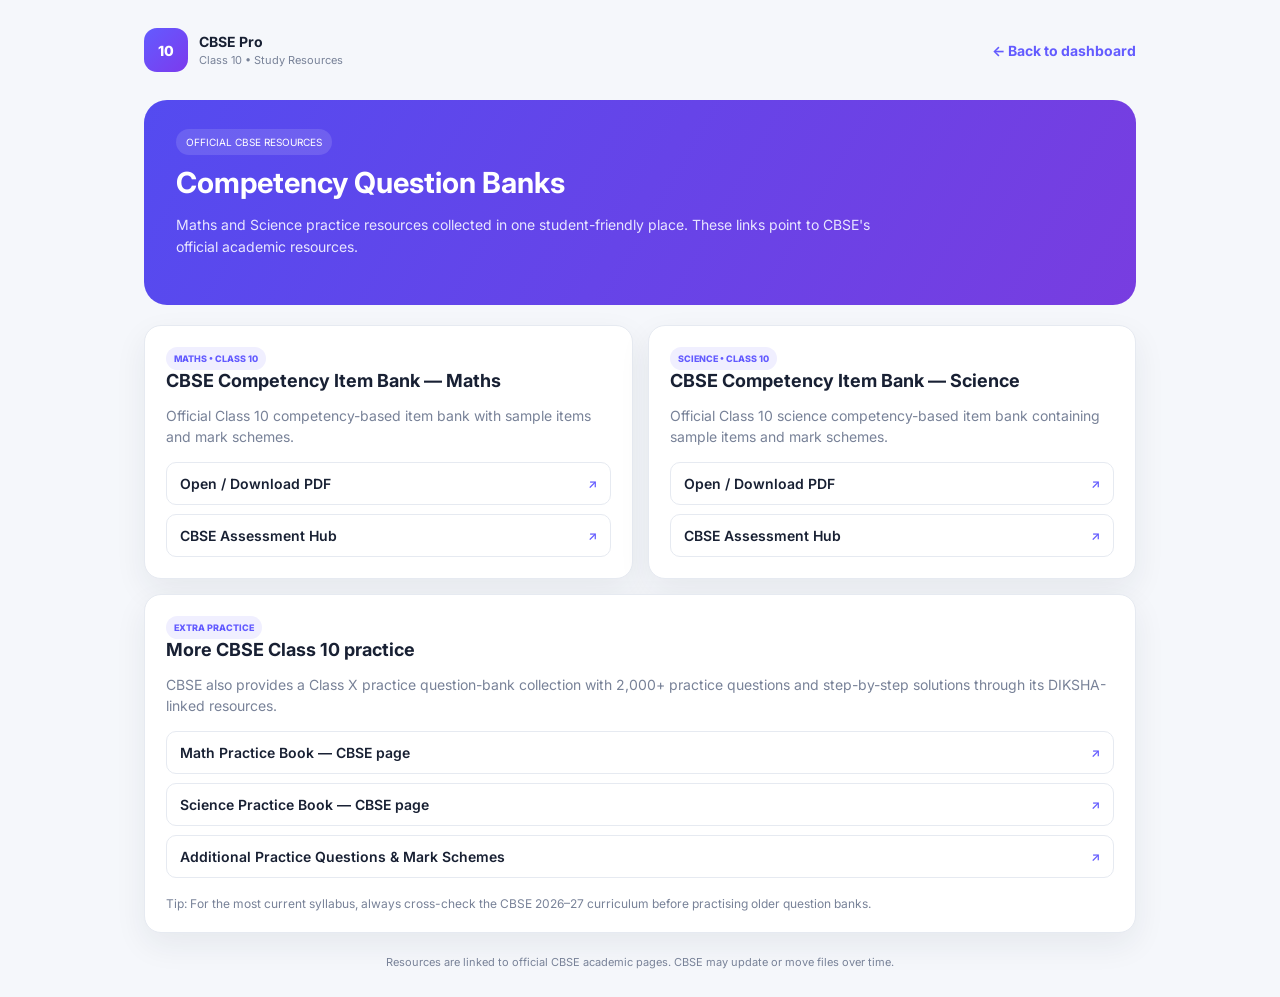
==== question-banks.html @ 6bb60f10 "Add official CBSE Class 10 competency question bank library" ====
<!doctype html><html lang="en"><head><meta charset="utf-8"><meta name="viewport" content="width=device-width,initial-scale=1"><title>CBSE Pro • Question Banks</title><link rel="preconnect" href="https://fonts.googleapis.com"><link rel="preconnect" href="https://fonts.gstatic.com" crossorigin><link href="https://fonts.googleapis.com/css2?family=Inter:wght@400;500;600;700;800&display=swap" rel="stylesheet"><style>:root{--bg:#f5f7fb;--card:#fff;--text:#182033;--muted:#788298;--line:#e6eaf1;--p:#635bff;--p2:#7c3aed;--shadow:0 12px 32px rgba(27,36,62,.07)}*{box-sizing:border-box}body{margin:0;background:var(--bg);color:var(--text);font:14px Inter,system-ui,sans-serif}.wrap{max-width:1120px;margin:auto;padding:28px 5%}.top{display:flex;align-items:center;justify-content:space-between;margin-bottom:28px}.brand{display:flex;gap:11px;align-items:center}.logo{width:44px;height:44px;border-radius:13px;background:linear-gradient(135deg,var(--p),var(--p2));color:#fff;display:grid;place-items:center;font-weight:800}.brand small{display:block;color:var(--muted);font-size:11px;margin-top:3px}.back{color:var(--p);text-decoration:none;font-weight:700}.hero{background:linear-gradient(120deg,#544bf0,#783de0);color:#fff;border-radius:23px;padding:32px;margin-bottom:20px}.hero span{font-size:10px;background:#ffffff20;padding:7px 10px;border-radius:20px}.hero h1{font-size:29px;margin:16px 0 8px}.hero p{color:#e8e5ff;line-height:1.6;max-width:720px}.grid{display:grid;grid-template-columns:1fr 1fr;gap:15px}.card{background:var(--card);border:1px solid var(--line);border-radius:17px;padding:21px;box-shadow:var(--shadow)}.card h2{font-size:18px;margin:0 0 7px}.card p{color:var(--muted);line-height:1.5}.tag{display:inline-block;font-size:9px;color:var(--p);background:#f0efff;padding:6px 8px;border-radius:20px;font-weight:800}.links{display:grid;gap:9px;margin-top:15px}.links a{display:flex;align-items:center;justify-content:space-between;padding:12px 13px;border:1px solid var(--line);border-radius:10px;color:var(--text);text-decoration:none;font-weight:600}.links a:hover{border-color:#c9c5ff;background:#faf9ff}.links a span{color:var(--p);font-size:12px}.wide{grid-column:1/-1}.note{font-size:12px;color:var(--muted);margin-top:18px}.footer{margin-top:22px;text-align:center;color:var(--muted);font-size:11px}@media(max-width:700px){.grid{grid-template-columns:1fr}.wide{grid-column:auto}.hero{padding:24px}.hero h1{font-size:23px}}</style></head><body><div class="wrap"><div class="top"><div class="brand"><div class="logo">10</div><div><b>CBSE Pro</b><small>Class 10 • Study Resources</small></div></div><a class="back" href="index.html">← Back to dashboard</a></div><div class="hero"><span>OFFICIAL CBSE RESOURCES</span><h1>Competency Question Banks</h1><p>Maths and Science practice resources collected in one student-friendly place. These links point to CBSE's official academic resources.</p></div><div class="grid"><div class="card"><span class="tag">MATHS • CLASS 10</span><h2>CBSE Competency Item Bank — Maths</h2><p>Official Class 10 competency-based item bank with sample items and mark schemes.</p><div class="links"><a target="_blank" rel="noopener" href="https://cbseacademic.nic.in/cbe/documents/Item-Bank--Maths---Class-10.pdf">Open / Download PDF <span>↗</span></a><a target="_blank" rel="noopener" href="https://cbseacademic.nic.in/cbe/assessment.html">CBSE Assessment Hub <span>↗</span></a></div></div><div class="card"><span class="tag">SCIENCE • CLASS 10</span><h2>CBSE Competency Item Bank — Science</h2><p>Official Class 10 science competency-based item bank containing sample items and mark schemes.</p><div class="links"><a target="_blank" rel="noopener" href="https://cbseacademic.nic.in/cbe/documents/Item-Bank---Science-Class-10.pdf">Open / Download PDF <span>↗</span></a><a target="_blank" rel="noopener" href="https://cbseacademic.nic.in/cbe/assessment.html">CBSE Assessment Hub <span>↗</span></a></div></div><div class="card wide"><span class="tag">EXTRA PRACTICE</span><h2>More CBSE Class 10 practice</h2><p>CBSE also provides a Class X practice question-bank collection with 2,000+ practice questions and step-by-step solutions through its DIKSHA-linked resources.</p><div class="links"><a target="_blank" rel="noopener" href="https://cbseacademic.nic.in/revision10.html">Math Practice Book — CBSE page <span>↗</span></a><a target="_blank" rel="noopener" href="https://cbseacademic.nic.in/revision10.html">Science Practice Book — CBSE page <span>↗</span></a><a target="_blank" rel="noopener" href="https://cbseacademic.nic.in/additionalPQ.html">Additional Practice Questions & Mark Schemes <span>↗</span></a></div><div class="note">Tip: For the most current syllabus, always cross-check the CBSE 2026–27 curriculum before practising older question banks.</div></div></div><div class="footer">Resources are linked to official CBSE academic pages. CBSE may update or move files over time.</div></div></body></html>
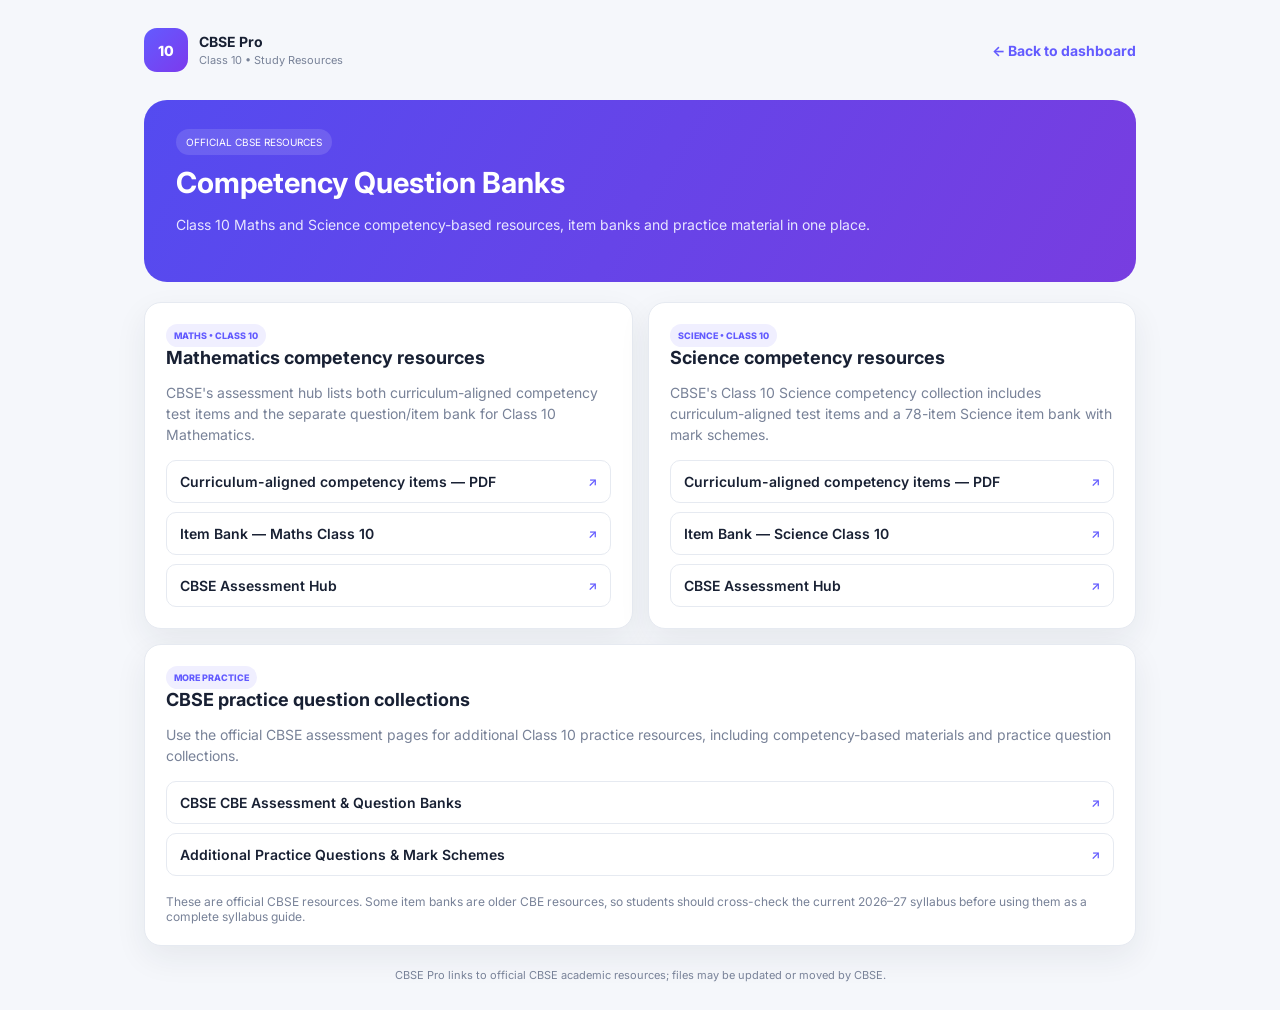
==== commit b7e90c10: "Expand Maths and Science competency resources" ====
--- a/question-banks.html
+++ b/question-banks.html
@@ -1 +1 @@
-<!doctype html><html lang="en"><head><meta charset="utf-8"><meta name="viewport" content="width=device-width,initial-scale=1"><title>CBSE Pro • Question Banks</title><link rel="preconnect" href="https://fonts.googleapis.com"><link rel="preconnect" href="https://fonts.gstatic.com" crossorigin><link href="https://fonts.googleapis.com/css2?family=Inter:wght@400;500;600;700;800&display=swap" rel="stylesheet"><style>:root{--bg:#f5f7fb;--card:#fff;--text:#182033;--muted:#788298;--line:#e6eaf1;--p:#635bff;--p2:#7c3aed;--shadow:0 12px 32px rgba(27,36,62,.07)}*{box-sizing:border-box}body{margin:0;background:var(--bg);color:var(--text);font:14px Inter,system-ui,sans-serif}.wrap{max-width:1120px;margin:auto;padding:28px 5%}.top{display:flex;align-items:center;justify-content:space-between;margin-bottom:28px}.brand{display:flex;gap:11px;align-items:center}.logo{width:44px;height:44px;border-radius:13px;background:linear-gradient(135deg,var(--p),var(--p2));color:#fff;display:grid;place-items:center;font-weight:800}.brand small{display:block;color:var(--muted);font-size:11px;margin-top:3px}.back{color:var(--p);text-decoration:none;font-weight:700}.hero{background:linear-gradient(120deg,#544bf0,#783de0);color:#fff;border-radius:23px;padding:32px;margin-bottom:20px}.hero span{font-size:10px;background:#ffffff20;padding:7px 10px;border-radius:20px}.hero h1{font-size:29px;margin:16px 0 8px}.hero p{color:#e8e5ff;line-height:1.6;max-width:720px}.grid{display:grid;grid-template-columns:1fr 1fr;gap:15px}.card{background:var(--card);border:1px solid var(--line);border-radius:17px;padding:21px;box-shadow:var(--shadow)}.card h2{font-size:18px;margin:0 0 7px}.card p{color:var(--muted);line-height:1.5}.tag{display:inline-block;font-size:9px;color:var(--p);background:#f0efff;padding:6px 8px;border-radius:20px;font-weight:800}.links{display:grid;gap:9px;margin-top:15px}.links a{display:flex;align-items:center;justify-content:space-between;padding:12px 13px;border:1px solid var(--line);border-radius:10px;color:var(--text);text-decoration:none;font-weight:600}.links a:hover{border-color:#c9c5ff;background:#faf9ff}.links a span{color:var(--p);font-size:12px}.wide{grid-column:1/-1}.note{font-size:12px;color:var(--muted);margin-top:18px}.footer{margin-top:22px;text-align:center;color:var(--muted);font-size:11px}@media(max-width:700px){.grid{grid-template-columns:1fr}.wide{grid-column:auto}.hero{padding:24px}.hero h1{font-size:23px}}</style></head><body><div class="wrap"><div class="top"><div class="brand"><div class="logo">10</div><div><b>CBSE Pro</b><small>Class 10 • Study Resources</small></div></div><a class="back" href="index.html">← Back to dashboard</a></div><div class="hero"><span>OFFICIAL CBSE RESOURCES</span><h1>Competency Question Banks</h1><p>Maths and Science practice resources collected in one student-friendly place. These links point to CBSE's official academic resources.</p></div><div class="grid"><div class="card"><span class="tag">MATHS • CLASS 10</span><h2>CBSE Competency Item Bank — Maths</h2><p>Official Class 10 competency-based item bank with sample items and mark schemes.</p><div class="links"><a target="_blank" rel="noopener" href="https://cbseacademic.nic.in/cbe/documents/Item-Bank--Maths---Class-10.pdf">Open / Download PDF <span>↗</span></a><a target="_blank" rel="noopener" href="https://cbseacademic.nic.in/cbe/assessment.html">CBSE Assessment Hub <span>↗</span></a></div></div><div class="card"><span class="tag">SCIENCE • CLASS 10</span><h2>CBSE Competency Item Bank — Science</h2><p>Official Class 10 science competency-based item bank containing sample items and mark schemes.</p><div class="links"><a target="_blank" rel="noopener" href="https://cbseacademic.nic.in/cbe/documents/Item-Bank---Science-Class-10.pdf">Open / Download PDF <span>↗</span></a><a target="_blank" rel="noopener" href="https://cbseacademic.nic.in/cbe/assessment.html">CBSE Assessment Hub <span>↗</span></a></div></div><div class="card wide"><span class="tag">EXTRA PRACTICE</span><h2>More CBSE Class 10 practice</h2><p>CBSE also provides a Class X practice question-bank collection with 2,000+ practice questions and step-by-step solutions through its DIKSHA-linked resources.</p><div class="links"><a target="_blank" rel="noopener" href="https://cbseacademic.nic.in/revision10.html">Math Practice Book — CBSE page <span>↗</span></a><a target="_blank" rel="noopener" href="https://cbseacademic.nic.in/revision10.html">Science Practice Book — CBSE page <span>↗</span></a><a target="_blank" rel="noopener" href="https://cbseacademic.nic.in/additionalPQ.html">Additional Practice Questions & Mark Schemes <span>↗</span></a></div><div class="note">Tip: For the most current syllabus, always cross-check the CBSE 2026–27 curriculum before practising older question banks.</div></div></div><div class="footer">Resources are linked to official CBSE academic pages. CBSE may update or move files over time.</div></div></body></html>+<!doctype html><html lang="en"><head><meta charset="utf-8"><meta name="viewport" content="width=device-width,initial-scale=1"><title>CBSE Pro • Question Banks</title><link rel="preconnect" href="https://fonts.googleapis.com"><link rel="preconnect" href="https://fonts.gstatic.com" crossorigin><link href="https://fonts.googleapis.com/css2?family=Inter:wght@400;500;600;700;800&display=swap" rel="stylesheet"><style>:root{--bg:#f5f7fb;--card:#fff;--text:#182033;--muted:#788298;--line:#e6eaf1;--p:#635bff;--p2:#7c3aed;--shadow:0 12px 32px rgba(27,36,62,.07)}*{box-sizing:border-box}body{margin:0;background:var(--bg);color:var(--text);font:14px Inter,system-ui,sans-serif}.wrap{max-width:1120px;margin:auto;padding:28px 5%}.top{display:flex;align-items:center;justify-content:space-between;margin-bottom:28px}.brand{display:flex;gap:11px;align-items:center}.logo{width:44px;height:44px;border-radius:13px;background:linear-gradient(135deg,var(--p),var(--p2));color:#fff;display:grid;place-items:center;font-weight:800}.brand small{display:block;color:var(--muted);font-size:11px;margin-top:3px}.back{color:var(--p);text-decoration:none;font-weight:700}.hero{background:linear-gradient(120deg,#544bf0,#783de0);color:#fff;border-radius:23px;padding:32px;margin-bottom:20px}.hero span{font-size:10px;background:#ffffff20;padding:7px 10px;border-radius:20px}.hero h1{font-size:29px;margin:16px 0 8px}.hero p{color:#e8e5ff;line-height:1.6;max-width:720px}.grid{display:grid;grid-template-columns:1fr 1fr;gap:15px}.card{background:var(--card);border:1px solid var(--line);border-radius:17px;padding:21px;box-shadow:var(--shadow)}.card h2{font-size:18px;margin:0 0 7px}.card p{color:var(--muted);line-height:1.5}.tag{display:inline-block;font-size:9px;color:var(--p);background:#f0efff;padding:6px 8px;border-radius:20px;font-weight:800}.links{display:grid;gap:9px;margin-top:15px}.links a{display:flex;align-items:center;justify-content:space-between;padding:12px 13px;border:1px solid var(--line);border-radius:10px;color:var(--text);text-decoration:none;font-weight:600}.links a:hover{border-color:#c9c5ff;background:#faf9ff}.links a span{color:var(--p);font-size:12px}.wide{grid-column:1/-1}.note{font-size:12px;color:var(--muted);margin-top:18px}.footer{margin-top:22px;text-align:center;color:var(--muted);font-size:11px}@media(max-width:700px){.grid{grid-template-columns:1fr}.wide{grid-column:auto}.hero{padding:24px}.hero h1{font-size:23px}}</style></head><body><div class="wrap"><div class="top"><div class="brand"><div class="logo">10</div><div><b>CBSE Pro</b><small>Class 10 • Study Resources</small></div></div><a class="back" href="index.html">← Back to dashboard</a></div><div class="hero"><span>OFFICIAL CBSE RESOURCES</span><h1>Competency Question Banks</h1><p>Class 10 Maths and Science competency-based resources, item banks and practice material in one place.</p></div><div class="grid"><div class="card"><span class="tag">MATHS • CLASS 10</span><h2>Mathematics competency resources</h2><p>CBSE's assessment hub lists both curriculum-aligned competency test items and the separate question/item bank for Class 10 Mathematics.</p><div class="links"><a target="_blank" rel="noopener" href="https://cbseacademic.nic.in/cbe/documents/SAS_Maths-Class-10.pdf">Curriculum-aligned competency items — PDF <span>↗</span></a><a target="_blank" rel="noopener" href="https://cbseacademic.nic.in/cbe/documents/Item-Bank---Maths---Class-10.pdf">Item Bank — Maths Class 10 <span>↗</span></a><a target="_blank" rel="noopener" href="https://cbseacademic.nic.in/cbe/assessment.html">CBSE Assessment Hub <span>↗</span></a></div></div><div class="card"><span class="tag">SCIENCE • CLASS 10</span><h2>Science competency resources</h2><p>CBSE's Class 10 Science competency collection includes curriculum-aligned test items and a 78-item Science item bank with mark schemes.</p><div class="links"><a target="_blank" rel="noopener" href="https://cbseacademic.nic.in/cbe/documents/SAS_Science-Class-10.pdf">Curriculum-aligned competency items — PDF <span>↗</span></a><a target="_blank" rel="noopener" href="https://cbseacademic.nic.in/cbe/documents/Item-Bank---Science-Class-10.pdf">Item Bank — Science Class 10 <span>↗</span></a><a target="_blank" rel="noopener" href="https://cbseacademic.nic.in/cbe/assessment.html">CBSE Assessment Hub <span>↗</span></a></div></div><div class="card wide"><span class="tag">MORE PRACTICE</span><h2>CBSE practice question collections</h2><p>Use the official CBSE assessment pages for additional Class 10 practice resources, including competency-based materials and practice question collections.</p><div class="links"><a target="_blank" rel="noopener" href="https://cbseacademic.nic.in/cbe/assessment.html">CBSE CBE Assessment & Question Banks <span>↗</span></a><a target="_blank" rel="noopener" href="https://cbseacademic.nic.in/additionalPQ.html">Additional Practice Questions & Mark Schemes <span>↗</span></a></div><div class="note">These are official CBSE resources. Some item banks are older CBE resources, so students should cross-check the current 2026–27 syllabus before using them as a complete syllabus guide.</div></div></div><div class="footer">CBSE Pro links to official CBSE academic resources; files may be updated or moved by CBSE.</div></div></body></html>
